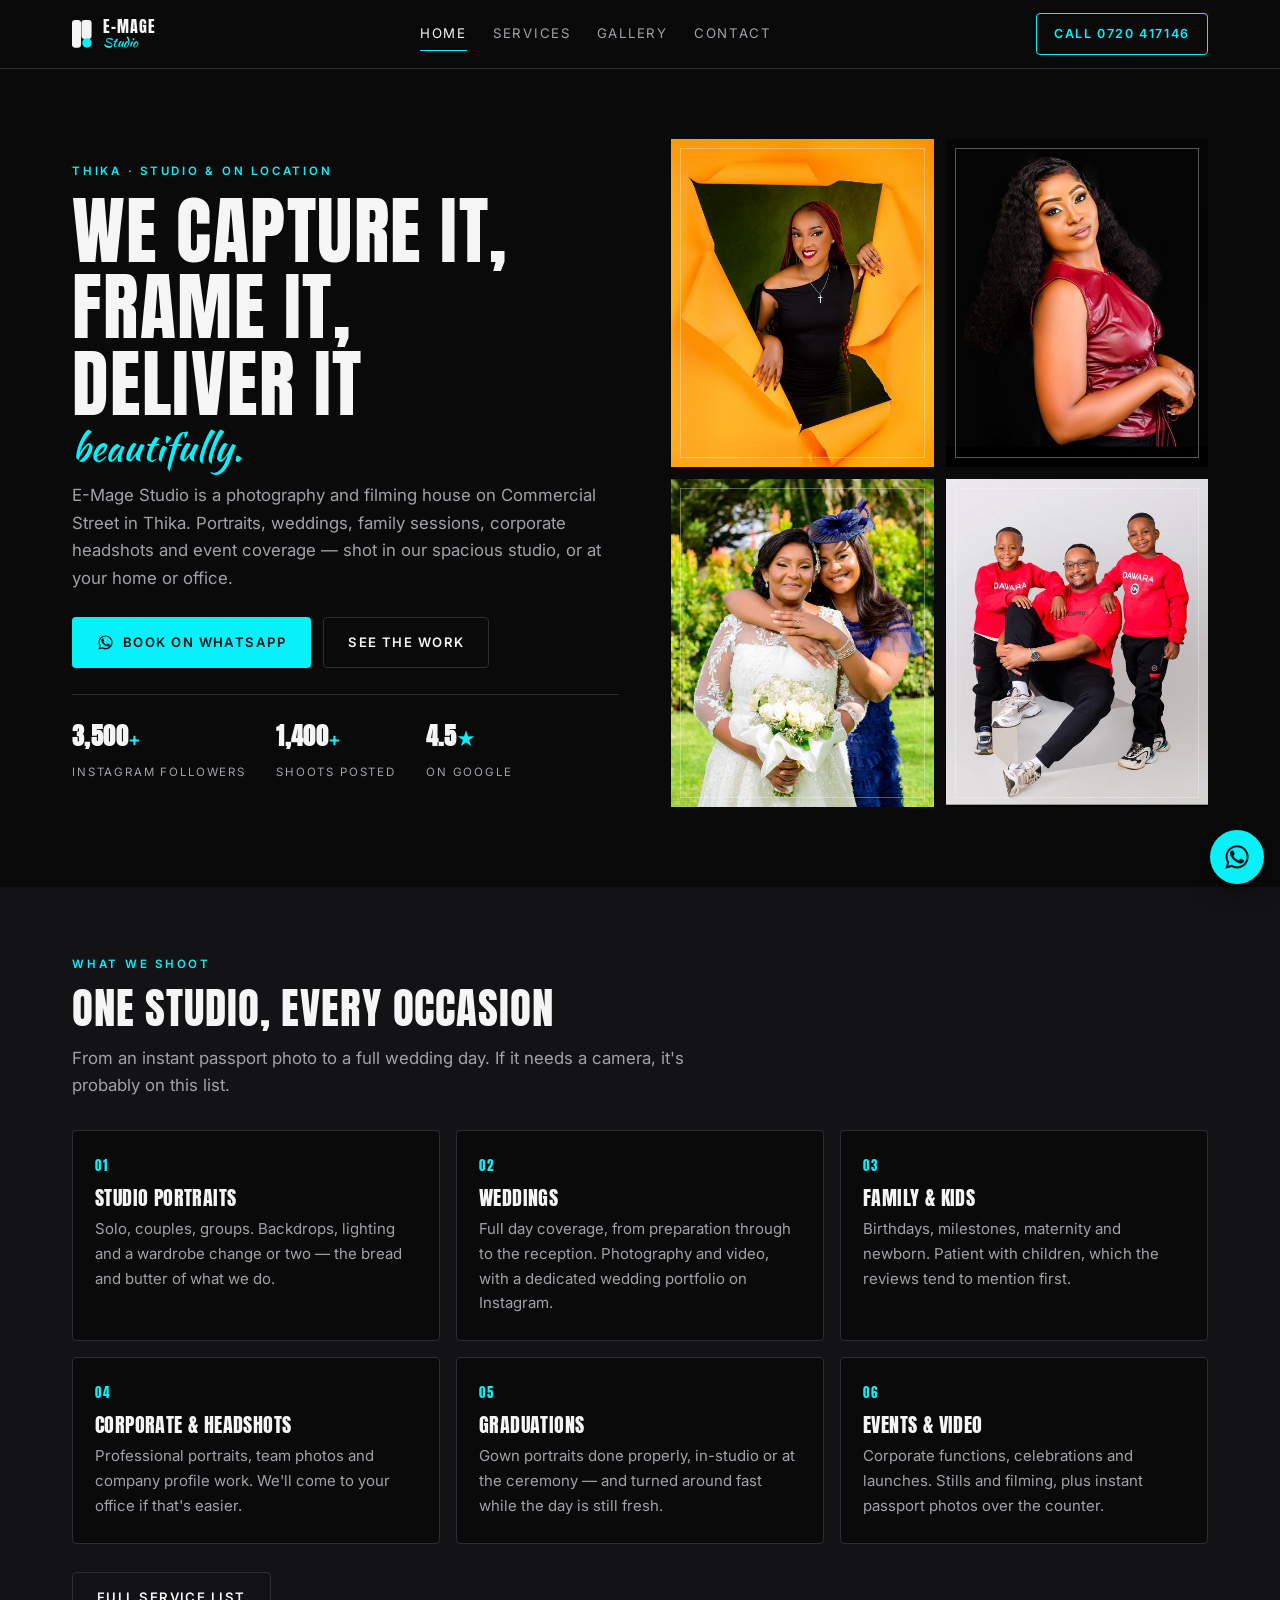
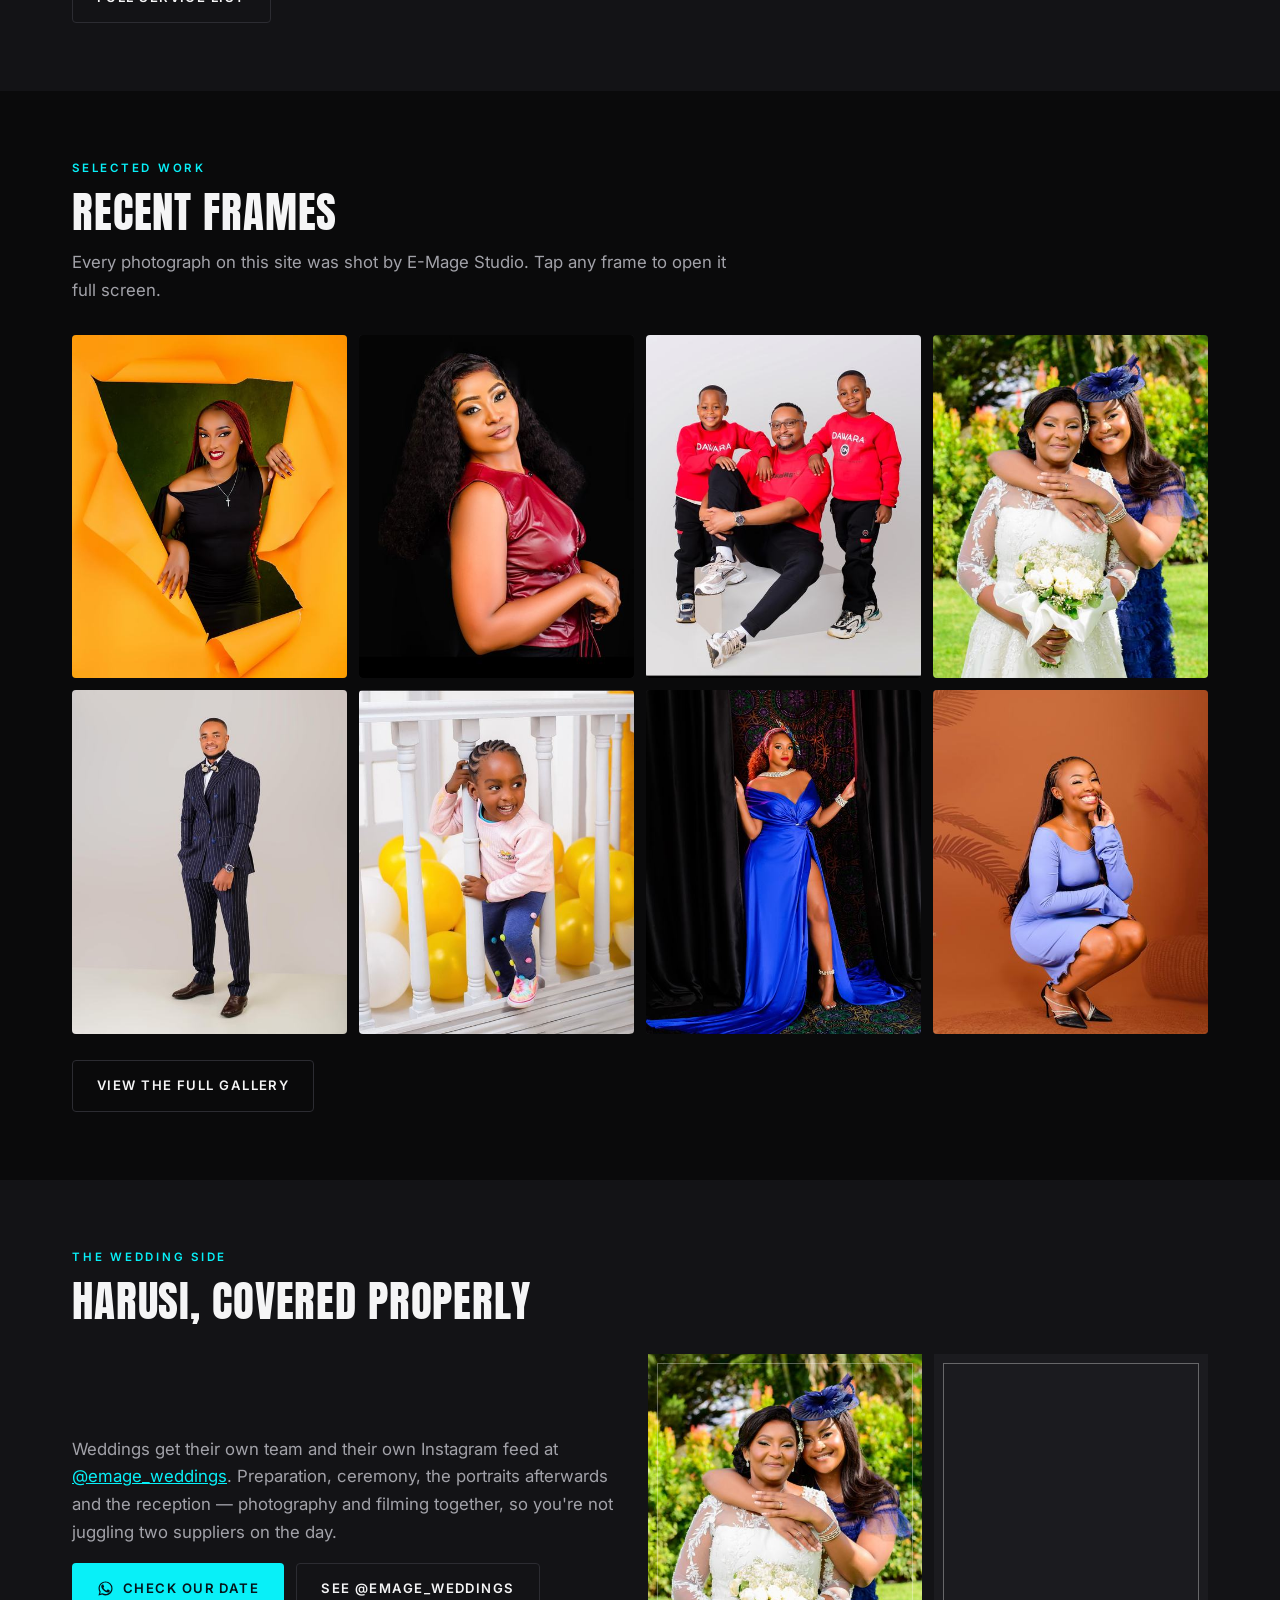
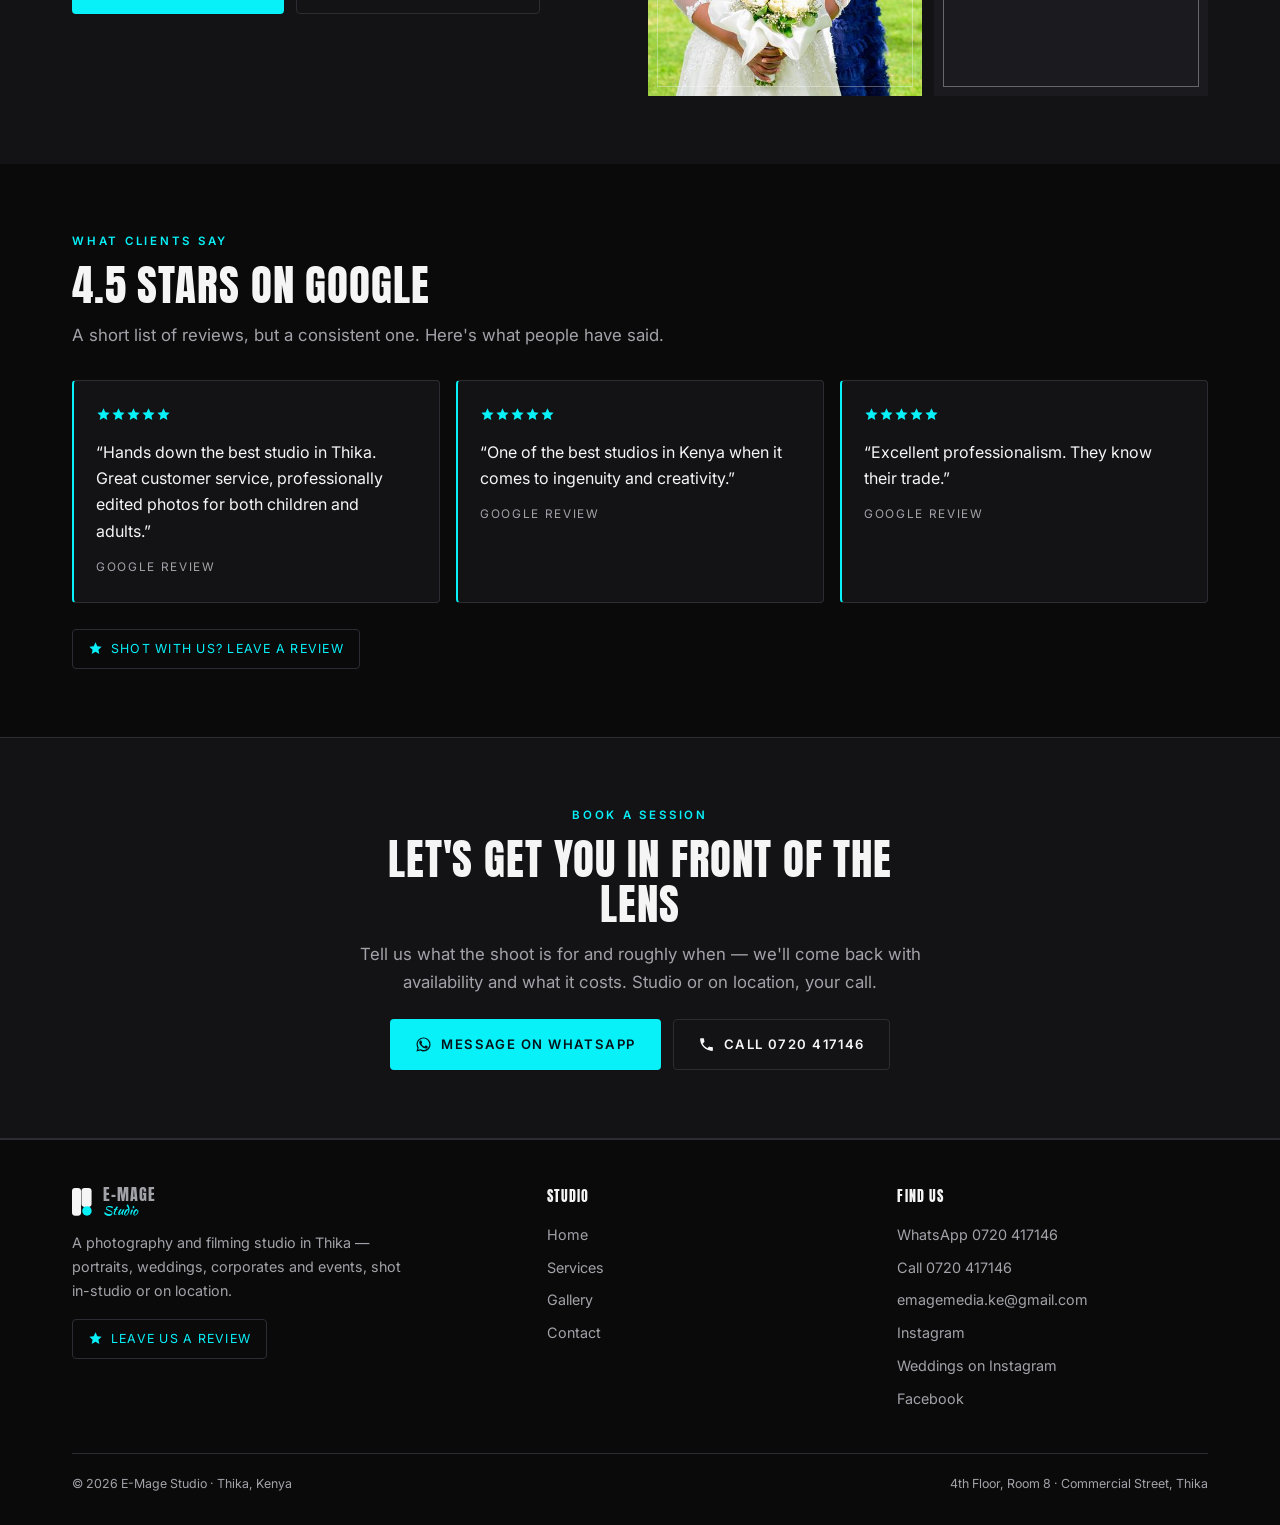
==== index.html @ 6526d170 "Initial commit: E-Mage Studio static site Co-Authored-By: Claude Sonnet 5 <noreply@anthropic.com>" ====
<!DOCTYPE html>
<html lang="en">
<head>
<meta charset="utf-8">
<meta name="viewport" content="width=device-width, initial-scale=1">
<title>E-Mage Studio | Photography &amp; Filming in Thika</title>
<meta name="description" content="Portrait, wedding, family, corporate and event photography in Thika. Studio on Commercial Street plus home and office calls. Book on WhatsApp.">
<link rel="canonical" href="https://REPLACE-WITH-LIVE-URL/index.html">
<meta property="og:type" content="website">
<meta property="og:site_name" content="E-Mage Studio">
<meta property="og:title" content="E-Mage Studio | Photography &amp; Filming in Thika">
<meta property="og:description" content="Portrait, wedding, family, corporate and event photography in Thika. Studio on Commercial Street plus home and office calls. Book on WhatsApp.">
<meta property="og:image" content="https://REPLACE-WITH-LIVE-URL/og-image.jpg">
<meta property="og:url" content="https://REPLACE-WITH-LIVE-URL/index.html">
<meta name="twitter:card" content="summary_large_image">
<meta name="twitter:title" content="E-Mage Studio | Photography &amp; Filming in Thika">
<meta name="twitter:description" content="Portrait, wedding, family, corporate and event photography in Thika. Studio on Commercial Street plus home and office calls. Book on WhatsApp.">
<meta name="twitter:image" content="https://REPLACE-WITH-LIVE-URL/og-image.jpg">
<meta name="theme-color" content="#0A0A0B">
<link rel="icon" href="favicon.svg" type="image/svg+xml">
<link rel="apple-touch-icon" href="apple-touch-icon.png">
<link rel="preload" href="fonts/inter-400.woff2" as="font" type="font/woff2" crossorigin>
<link rel="preload" href="fonts/anton.woff2" as="font" type="font/woff2" crossorigin>
<link rel="stylesheet" href="styles.css">
</head>
<body>

<header class="site-header">
  <div class="wrap hdr">
    <a class="brand" href="index.html" aria-label="E-Mage Studio home">
      <svg viewBox="0 0 95 132" xmlns="http://www.w3.org/2000/svg" aria-hidden="true"><rect x="0" y="0" width="43" height="132" rx="15" fill="#F5F5F6"/><rect x="45" y="0" width="48" height="90" rx="15" fill="#F5F5F6"/><circle cx="71" cy="109" r="22.5" fill="#08F0F8"/></svg>
      <span class="brand-text"><span class="b1">E-MAGE</span><span class="b2">Studio</span></span>
    </a>
    <nav class="nav-desktop" aria-label="Main"><a href="index.html" aria-current="page">Home</a><a href="services.html">Services</a><a href="gallery.html">Gallery</a><a href="contact.html">Contact</a></nav>
    <a class="hdr-cta" href="tel:+254720417146">Call 0720 417146</a>
    <button class="burger" aria-label="Menu" aria-expanded="false" aria-controls="mnav"><span></span></button>
  </div>
</header>
<nav class="nav-mobile" id="mnav" aria-label="Mobile">
  <a href="index.html" aria-current="page">Home</a><a href="services.html">Services</a><a href="gallery.html">Gallery</a><a href="contact.html">Contact</a>
  <div class="m-actions">
    <a class="btn btn-primary" href="https://wa.me/254720417146?text=Hi%20E-Mage%20Studio%2C%20I%20saw%20your%20website%20and%20I%27d%20like%20to%20book%20a%20session." target="_blank" rel="noopener"><svg viewBox="0 0 24 24" fill="currentColor" aria-hidden="true"><path d="M17.47 14.38c-.3-.15-1.76-.87-2.03-.97-.27-.1-.47-.15-.67.15-.2.3-.77.97-.94 1.17-.17.2-.35.22-.65.07-.3-.15-1.26-.46-2.4-1.48-.89-.79-1.49-1.77-1.66-2.07-.17-.3-.02-.46.13-.61.14-.14.3-.35.45-.53.15-.18.2-.3.3-.5.1-.2.05-.38-.02-.53-.08-.15-.67-1.61-.92-2.21-.24-.58-.49-.5-.67-.51h-.57c-.2 0-.52.07-.79.38-.27.3-1.04 1.02-1.04 2.48s1.06 2.88 1.21 3.08c.15.2 2.1 3.2 5.08 4.49.71.3 1.26.49 1.69.63.71.22 1.36.19 1.87.12.57-.09 1.76-.72 2.01-1.41.25-.7.25-1.29.17-1.42-.07-.13-.27-.2-.57-.35z"/><path d="M12.04 2C6.6 2 2.18 6.42 2.18 11.86c0 1.74.46 3.44 1.32 4.94L2 22l5.36-1.4a9.8 9.8 0 0 0 4.68 1.19h.01c5.43 0 9.85-4.42 9.85-9.86A9.79 9.79 0 0 0 12.04 2zm0 17.94h-.01a8.2 8.2 0 0 1-4.17-1.14l-.3-.18-3.1.81.83-3.02-.2-.31a8.13 8.13 0 0 1-1.25-4.34c0-4.52 3.68-8.2 8.2-8.2 2.19 0 4.25.86 5.8 2.41a8.14 8.14 0 0 1 2.4 5.8c0 4.52-3.68 8.17-8.2 8.17z"/></svg> WhatsApp</a>
    <a class="btn btn-ghost" href="tel:+254720417146"><svg viewBox="0 0 24 24" fill="currentColor" aria-hidden="true"><path d="M6.6 10.8a15.1 15.1 0 0 0 6.6 6.6l2.2-2.2c.3-.3.7-.4 1-.2 1.1.4 2.3.6 3.6.6.6 0 1 .4 1 1V20c0 .6-.4 1-1 1C10.6 21 3 13.4 3 4c0-.6.4-1 1-1h3.5c.6 0 1 .4 1 1 0 1.2.2 2.4.6 3.6.1.3 0 .7-.2 1l-2.3 2.2z"/></svg> Call</a>
  </div>
</nav>

<main>

<section class="hero">
  <div class="wrap hero-grid">
    <div class="reveal">
      <p class="eyebrow">Thika &middot; Studio &amp; on location</p>
      <h1>We capture it,<br>frame it,<br>deliver it<span class="script">beautifully.</span></h1>
      <p class="lede">
        E-Mage Studio is a photography and filming house on Commercial Street in Thika.
        Portraits, weddings, family sessions, corporate headshots and event coverage &mdash;
        shot in our spacious studio, or at your home or office.
      </p>
      <div class="btn-row" style="margin-top:24px">
        <a class="btn btn-primary" href="https://wa.me/254720417146?text=Hi%20E-Mage%20Studio%2C%20I%20saw%20your%20website%20and%20I%27d%20like%20to%20book%20a%20session." target="_blank" rel="noopener"><svg viewBox="0 0 24 24" fill="currentColor" aria-hidden="true"><path d="M17.47 14.38c-.3-.15-1.76-.87-2.03-.97-.27-.1-.47-.15-.67.15-.2.3-.77.97-.94 1.17-.17.2-.35.22-.65.07-.3-.15-1.26-.46-2.4-1.48-.89-.79-1.49-1.77-1.66-2.07-.17-.3-.02-.46.13-.61.14-.14.3-.35.45-.53.15-.18.2-.3.3-.5.1-.2.05-.38-.02-.53-.08-.15-.67-1.61-.92-2.21-.24-.58-.49-.5-.67-.51h-.57c-.2 0-.52.07-.79.38-.27.3-1.04 1.02-1.04 2.48s1.06 2.88 1.21 3.08c.15.2 2.1 3.2 5.08 4.49.71.3 1.26.49 1.69.63.71.22 1.36.19 1.87.12.57-.09 1.76-.72 2.01-1.41.25-.7.25-1.29.17-1.42-.07-.13-.27-.2-.57-.35z"/><path d="M12.04 2C6.6 2 2.18 6.42 2.18 11.86c0 1.74.46 3.44 1.32 4.94L2 22l5.36-1.4a9.8 9.8 0 0 0 4.68 1.19h.01c5.43 0 9.85-4.42 9.85-9.86A9.79 9.79 0 0 0 12.04 2zm0 17.94h-.01a8.2 8.2 0 0 1-4.17-1.14l-.3-.18-3.1.81.83-3.02-.2-.31a8.13 8.13 0 0 1-1.25-4.34c0-4.52 3.68-8.2 8.2-8.2 2.19 0 4.25.86 5.8 2.41a8.14 8.14 0 0 1 2.4 5.8c0 4.52-3.68 8.17-8.2 8.17z"/></svg> Book on WhatsApp</a>
        <a class="btn btn-ghost" href="gallery.html">See the work</a>
      </div>
      <div class="stat-strip">
        <div class="stat"><b>3,500<span class="star">+</span></b><span>Instagram followers</span></div>
        <div class="stat"><b>1,400<span class="star">+</span></b><span>Shoots posted</span></div>
        <div class="stat"><b>4.5<span class="star">&#9733;</span></b><span>On Google</span></div>
      </div>
    </div>
    <div class="hero-photos reveal">
      <span class="framed"><span class="ratio r-45 "><img src="images/thumb/p27.jpg" decoding="async" alt="Creative concept shoot by E-Mage Studio, Thika"></span></span>
      <span class="framed"><span class="ratio r-45 "><img src="images/thumb/p24.jpg" decoding="async" alt="Beauty portrait by E-Mage Studio, Thika"></span></span>
      <span class="framed"><span class="ratio r-45 "><img src="images/thumb/p08.jpg" decoding="async" alt="Bridal portrait by E-Mage Studio, Thika"></span></span>
      <span class="framed"><span class="ratio r-45 "><img src="images/thumb/p23.jpg" decoding="async" alt="Family portrait by E-Mage Studio, Thika"></span></span>
    </div>
  </div>
</section>

<section class="alt">
  <div class="wrap">
    <div class="sec-head reveal">
      <p class="eyebrow">What we shoot</p>
      <h2>One studio, every occasion</h2>
      <p class="lede">From an instant passport photo to a full wedding day. If it needs a camera, it's probably on this list.</p>
    </div>
    <div class="grid g3">
      <div class="card reveal"><span class="num">01</span><h3>Studio portraits</h3>
        <p>Solo, couples, groups. Backdrops, lighting and a wardrobe change or two &mdash; the bread and butter of what we do.</p></div>
      <div class="card reveal"><span class="num">02</span><h3>Weddings</h3>
        <p>Full day coverage, from preparation through to the reception. Photography and video, with a dedicated wedding portfolio on Instagram.</p></div>
      <div class="card reveal"><span class="num">03</span><h3>Family &amp; kids</h3>
        <p>Birthdays, milestones, maternity and newborn. Patient with children, which the reviews tend to mention first.</p></div>
      <div class="card reveal"><span class="num">04</span><h3>Corporate &amp; headshots</h3>
        <p>Professional portraits, team photos and company profile work. We'll come to your office if that's easier.</p></div>
      <div class="card reveal"><span class="num">05</span><h3>Graduations</h3>
        <p>Gown portraits done properly, in-studio or at the ceremony &mdash; and turned around fast while the day is still fresh.</p></div>
      <div class="card reveal"><span class="num">06</span><h3>Events &amp; video</h3>
        <p>Corporate functions, celebrations and launches. Stills and filming, plus instant passport photos over the counter.</p></div>
    </div>
    <div class="btn-row reveal" style="margin-top:28px">
      <a class="btn btn-ghost" href="services.html">Full service list</a>
    </div>
  </div>
</section>

<section>
  <div class="wrap">
    <div class="sec-head reveal">
      <p class="eyebrow">Selected work</p>
      <h2>Recent frames</h2>
      <p class="lede">Every photograph on this site was shot by E-Mage Studio. Tap any frame to open it full screen.</p>
    </div>
    <div class="tiles reveal"><button class="tile " data-cat="portrait" data-full="images/full/p27.jpg" data-cap="Creative concept shoot" aria-label="View: Creative concept shoot"><span class="ratio r-45"><img src="images/thumb/p27.jpg" loading="lazy" decoding="async" alt="Creative concept shoot by E-Mage Studio, Thika"></span><span class="cap">Creative concept shoot</span></button><button class="tile " data-cat="portrait" data-full="images/full/p24.jpg" data-cap="Beauty portrait" aria-label="View: Beauty portrait"><span class="ratio r-45"><img src="images/thumb/p24.jpg" loading="lazy" decoding="async" alt="Beauty portrait by E-Mage Studio, Thika"></span><span class="cap">Beauty portrait</span></button><button class="tile " data-cat="family" data-full="images/full/p23.jpg" data-cap="Family portrait" aria-label="View: Family portrait"><span class="ratio r-45"><img src="images/thumb/p23.jpg" loading="lazy" decoding="async" alt="Family portrait by E-Mage Studio, Thika"></span><span class="cap">Family portrait</span></button><button class="tile " data-cat="weddings" data-full="images/full/p08.jpg" data-cap="Bridal portrait" aria-label="View: Bridal portrait"><span class="ratio r-45"><img src="images/thumb/p08.jpg" loading="lazy" decoding="async" alt="Bridal portrait by E-Mage Studio, Thika"></span><span class="cap">Bridal portrait</span></button><button class="tile " data-cat="corporate" data-full="images/full/p16.jpg" data-cap="Full-length suit portrait" aria-label="View: Full-length suit portrait"><span class="ratio r-45"><img src="images/thumb/p16.jpg" loading="lazy" decoding="async" alt="Full-length suit portrait by E-Mage Studio, Thika"></span><span class="cap">Full-length suit portrait</span></button><button class="tile " data-cat="family" data-full="images/full/p29.jpg" data-cap="Kids session" aria-label="View: Kids session"><span class="ratio r-45"><img src="images/thumb/p29.jpg" loading="lazy" decoding="async" alt="Kids session by E-Mage Studio, Thika"></span><span class="cap">Kids session</span></button><button class="tile " data-cat="portrait" data-full="images/full/p31.jpg" data-cap="Gown portrait" aria-label="View: Gown portrait"><span class="ratio r-45"><img src="images/thumb/p31.jpg" loading="lazy" decoding="async" alt="Gown portrait by E-Mage Studio, Thika"></span><span class="cap">Gown portrait</span></button><button class="tile " data-cat="portrait" data-full="images/full/p21.jpg" data-cap="Studio portrait" aria-label="View: Studio portrait"><span class="ratio r-45"><img src="images/thumb/p21.jpg" loading="lazy" decoding="async" alt="Studio portrait by E-Mage Studio, Thika"></span><span class="cap">Studio portrait</span></button></div>
    <div class="btn-row reveal" style="margin-top:26px">
      <a class="btn btn-ghost" href="gallery.html">View the full gallery</a>
    </div>
  </div>
</section>

<section class="alt">
  <div class="wrap">
    <div class="sec-head reveal">
      <p class="eyebrow">The wedding side</p>
      <h2>Harusi, covered properly</h2>
    </div>
    <div class="grid g2" style="align-items:center">
      <div class="reveal">
        <p class="lede">
          Weddings get their own team and their own Instagram feed at
          <a href="https://www.instagram.com/emage_weddings/" target="_blank" rel="noopener" style="color:var(--cyan)">@emage_weddings</a>.
          Preparation, ceremony, the portraits afterwards and the reception &mdash;
          photography and filming together, so you're not juggling two suppliers on the day.
        </p>
        <div class="btn-row">
          <a class="btn btn-primary" href="https://wa.me/254720417146?text=Hi%20E-Mage%20Studio%2C%20I%20saw%20your%20website%20and%20I%27d%20like%20to%20book%20a%20session." target="_blank" rel="noopener"><svg viewBox="0 0 24 24" fill="currentColor" aria-hidden="true"><path d="M17.47 14.38c-.3-.15-1.76-.87-2.03-.97-.27-.1-.47-.15-.67.15-.2.3-.77.97-.94 1.17-.17.2-.35.22-.65.07-.3-.15-1.26-.46-2.4-1.48-.89-.79-1.49-1.77-1.66-2.07-.17-.3-.02-.46.13-.61.14-.14.3-.35.45-.53.15-.18.2-.3.3-.5.1-.2.05-.38-.02-.53-.08-.15-.67-1.61-.92-2.21-.24-.58-.49-.5-.67-.51h-.57c-.2 0-.52.07-.79.38-.27.3-1.04 1.02-1.04 2.48s1.06 2.88 1.21 3.08c.15.2 2.1 3.2 5.08 4.49.71.3 1.26.49 1.69.63.71.22 1.36.19 1.87.12.57-.09 1.76-.72 2.01-1.41.25-.7.25-1.29.17-1.42-.07-.13-.27-.2-.57-.35z"/><path d="M12.04 2C6.6 2 2.18 6.42 2.18 11.86c0 1.74.46 3.44 1.32 4.94L2 22l5.36-1.4a9.8 9.8 0 0 0 4.68 1.19h.01c5.43 0 9.85-4.42 9.85-9.86A9.79 9.79 0 0 0 12.04 2zm0 17.94h-.01a8.2 8.2 0 0 1-4.17-1.14l-.3-.18-3.1.81.83-3.02-.2-.31a8.13 8.13 0 0 1-1.25-4.34c0-4.52 3.68-8.2 8.2-8.2 2.19 0 4.25.86 5.8 2.41a8.14 8.14 0 0 1 2.4 5.8c0 4.52-3.68 8.17-8.2 8.17z"/></svg> Check our date</a>
          <a class="btn btn-ghost" href="https://www.instagram.com/emage_weddings/" target="_blank" rel="noopener">See @emage_weddings</a>
        </div>
      </div>
      <div class="grid g2 reveal" style="gap:12px">
        <span class="framed"><span class="ratio r-45 "><img src="images/thumb/p08.jpg" decoding="async" alt="Bridal portrait by E-Mage Studio, Thika"></span></span>
        <span class="framed"><span class="ratio r-45 "><img src="images/thumb/p28.jpg" decoding="async" alt="Couple shoot by E-Mage Studio, Thika"></span></span>
      </div>
    </div>
  </div>
</section>

<section>
  <div class="wrap">
    <div class="sec-head reveal">
      <p class="eyebrow">What clients say</p>
      <h2>4.5 stars on Google</h2>
      <p class="lede">A short list of reviews, but a consistent one. Here's what people have said.</p>
    </div>
    <div class="grid g3"><div class="quote reveal"><div class="stars"><svg viewBox="0 0 24 24" fill="currentColor" aria-hidden="true" style="width:15px;height:15px"><path d="M12 2l2.9 6.3 6.9.8-5.1 4.7 1.4 6.8L12 17.3 5.9 20.6l1.4-6.8L2.2 9.1l6.9-.8z"/></svg><svg viewBox="0 0 24 24" fill="currentColor" aria-hidden="true" style="width:15px;height:15px"><path d="M12 2l2.9 6.3 6.9.8-5.1 4.7 1.4 6.8L12 17.3 5.9 20.6l1.4-6.8L2.2 9.1l6.9-.8z"/></svg><svg viewBox="0 0 24 24" fill="currentColor" aria-hidden="true" style="width:15px;height:15px"><path d="M12 2l2.9 6.3 6.9.8-5.1 4.7 1.4 6.8L12 17.3 5.9 20.6l1.4-6.8L2.2 9.1l6.9-.8z"/></svg><svg viewBox="0 0 24 24" fill="currentColor" aria-hidden="true" style="width:15px;height:15px"><path d="M12 2l2.9 6.3 6.9.8-5.1 4.7 1.4 6.8L12 17.3 5.9 20.6l1.4-6.8L2.2 9.1l6.9-.8z"/></svg><svg viewBox="0 0 24 24" fill="currentColor" aria-hidden="true" style="width:15px;height:15px"><path d="M12 2l2.9 6.3 6.9.8-5.1 4.7 1.4 6.8L12 17.3 5.9 20.6l1.4-6.8L2.2 9.1l6.9-.8z"/></svg></div><p>&ldquo;Hands down the best studio in Thika. Great customer service, professionally edited photos for both children and adults.&rdquo;</p><p class="who">Google review</p></div><div class="quote reveal"><div class="stars"><svg viewBox="0 0 24 24" fill="currentColor" aria-hidden="true" style="width:15px;height:15px"><path d="M12 2l2.9 6.3 6.9.8-5.1 4.7 1.4 6.8L12 17.3 5.9 20.6l1.4-6.8L2.2 9.1l6.9-.8z"/></svg><svg viewBox="0 0 24 24" fill="currentColor" aria-hidden="true" style="width:15px;height:15px"><path d="M12 2l2.9 6.3 6.9.8-5.1 4.7 1.4 6.8L12 17.3 5.9 20.6l1.4-6.8L2.2 9.1l6.9-.8z"/></svg><svg viewBox="0 0 24 24" fill="currentColor" aria-hidden="true" style="width:15px;height:15px"><path d="M12 2l2.9 6.3 6.9.8-5.1 4.7 1.4 6.8L12 17.3 5.9 20.6l1.4-6.8L2.2 9.1l6.9-.8z"/></svg><svg viewBox="0 0 24 24" fill="currentColor" aria-hidden="true" style="width:15px;height:15px"><path d="M12 2l2.9 6.3 6.9.8-5.1 4.7 1.4 6.8L12 17.3 5.9 20.6l1.4-6.8L2.2 9.1l6.9-.8z"/></svg><svg viewBox="0 0 24 24" fill="currentColor" aria-hidden="true" style="width:15px;height:15px"><path d="M12 2l2.9 6.3 6.9.8-5.1 4.7 1.4 6.8L12 17.3 5.9 20.6l1.4-6.8L2.2 9.1l6.9-.8z"/></svg></div><p>&ldquo;One of the best studios in Kenya when it comes to ingenuity and creativity.&rdquo;</p><p class="who">Google review</p></div><div class="quote reveal"><div class="stars"><svg viewBox="0 0 24 24" fill="currentColor" aria-hidden="true" style="width:15px;height:15px"><path d="M12 2l2.9 6.3 6.9.8-5.1 4.7 1.4 6.8L12 17.3 5.9 20.6l1.4-6.8L2.2 9.1l6.9-.8z"/></svg><svg viewBox="0 0 24 24" fill="currentColor" aria-hidden="true" style="width:15px;height:15px"><path d="M12 2l2.9 6.3 6.9.8-5.1 4.7 1.4 6.8L12 17.3 5.9 20.6l1.4-6.8L2.2 9.1l6.9-.8z"/></svg><svg viewBox="0 0 24 24" fill="currentColor" aria-hidden="true" style="width:15px;height:15px"><path d="M12 2l2.9 6.3 6.9.8-5.1 4.7 1.4 6.8L12 17.3 5.9 20.6l1.4-6.8L2.2 9.1l6.9-.8z"/></svg><svg viewBox="0 0 24 24" fill="currentColor" aria-hidden="true" style="width:15px;height:15px"><path d="M12 2l2.9 6.3 6.9.8-5.1 4.7 1.4 6.8L12 17.3 5.9 20.6l1.4-6.8L2.2 9.1l6.9-.8z"/></svg><svg viewBox="0 0 24 24" fill="currentColor" aria-hidden="true" style="width:15px;height:15px"><path d="M12 2l2.9 6.3 6.9.8-5.1 4.7 1.4 6.8L12 17.3 5.9 20.6l1.4-6.8L2.2 9.1l6.9-.8z"/></svg></div><p>&ldquo;Excellent professionalism. They know their trade.&rdquo;</p><p class="who">Google review</p></div></div>
    <div class="btn-row reveal" style="margin-top:26px">
      <a class="review-link" href="https://search.google.com/local/writereview?placeid=ChIJx3PICbxPLxgR9AFClpNpghA" target="_blank" rel="noopener"><svg viewBox="0 0 24 24" fill="currentColor" aria-hidden="true" style="width:15px;height:15px"><path d="M12 2l2.9 6.3 6.9.8-5.1 4.7 1.4 6.8L12 17.3 5.9 20.6l1.4-6.8L2.2 9.1l6.9-.8z"/></svg> Shot with us? Leave a review</a>
    </div>
  </div>
</section>


<section class="cta-band">
  <div class="wrap inner reveal">
    <p class="eyebrow">Book a session</p>
    <h2>Let's get you in front of the lens</h2>
    <p class="lede" style="margin:0 auto 22px">
      Tell us what the shoot is for and roughly when &mdash; we'll come back with
      availability and what it costs. Studio or on location, your call.
    </p>
    <div class="btn-row">
      <a class="btn btn-primary" href="https://wa.me/254720417146?text=Hi%20E-Mage%20Studio%2C%20I%20saw%20your%20website%20and%20I%27d%20like%20to%20book%20a%20session." target="_blank" rel="noopener"><svg viewBox="0 0 24 24" fill="currentColor" aria-hidden="true"><path d="M17.47 14.38c-.3-.15-1.76-.87-2.03-.97-.27-.1-.47-.15-.67.15-.2.3-.77.97-.94 1.17-.17.2-.35.22-.65.07-.3-.15-1.26-.46-2.4-1.48-.89-.79-1.49-1.77-1.66-2.07-.17-.3-.02-.46.13-.61.14-.14.3-.35.45-.53.15-.18.2-.3.3-.5.1-.2.05-.38-.02-.53-.08-.15-.67-1.61-.92-2.21-.24-.58-.49-.5-.67-.51h-.57c-.2 0-.52.07-.79.38-.27.3-1.04 1.02-1.04 2.48s1.06 2.88 1.21 3.08c.15.2 2.1 3.2 5.08 4.49.71.3 1.26.49 1.69.63.71.22 1.36.19 1.87.12.57-.09 1.76-.72 2.01-1.41.25-.7.25-1.29.17-1.42-.07-.13-.27-.2-.57-.35z"/><path d="M12.04 2C6.6 2 2.18 6.42 2.18 11.86c0 1.74.46 3.44 1.32 4.94L2 22l5.36-1.4a9.8 9.8 0 0 0 4.68 1.19h.01c5.43 0 9.85-4.42 9.85-9.86A9.79 9.79 0 0 0 12.04 2zm0 17.94h-.01a8.2 8.2 0 0 1-4.17-1.14l-.3-.18-3.1.81.83-3.02-.2-.31a8.13 8.13 0 0 1-1.25-4.34c0-4.52 3.68-8.2 8.2-8.2 2.19 0 4.25.86 5.8 2.41a8.14 8.14 0 0 1 2.4 5.8c0 4.52-3.68 8.17-8.2 8.17z"/></svg> Message on WhatsApp</a>
      <a class="btn btn-ghost" href="tel:+254720417146"><svg viewBox="0 0 24 24" fill="currentColor" aria-hidden="true"><path d="M6.6 10.8a15.1 15.1 0 0 0 6.6 6.6l2.2-2.2c.3-.3.7-.4 1-.2 1.1.4 2.3.6 3.6.6.6 0 1 .4 1 1V20c0 .6-.4 1-1 1C10.6 21 3 13.4 3 4c0-.6.4-1 1-1h3.5c.6 0 1 .4 1 1 0 1.2.2 2.4.6 3.6.1.3 0 .7-.2 1l-2.3 2.2z"/></svg> Call 0720 417146</a>
    </div>
  </div>
</section>

</main>

<div class="lb" role="dialog" aria-modal="true" aria-label="Photo viewer">
  <button class="lb-btn lb-close" aria-label="Close">&times;</button>
  <button class="lb-btn lb-prev" aria-label="Previous">&#8249;</button>
  <img alt="" src="[data-uri]">
  <button class="lb-btn lb-next" aria-label="Next">&#8250;</button>
  <div class="lb-cap"></div>
</div>


<footer class="site-footer">
  <div class="wrap">
    <div class="foot-grid">
      <div>
        <a class="brand" href="index.html" style="margin-bottom:14px">
          <svg viewBox="0 0 95 132" xmlns="http://www.w3.org/2000/svg" aria-hidden="true"><rect x="0" y="0" width="43" height="132" rx="15" fill="#F5F5F6"/><rect x="45" y="0" width="48" height="90" rx="15" fill="#F5F5F6"/><circle cx="71" cy="109" r="22.5" fill="#08F0F8"/></svg>
          <span class="brand-text"><span class="b1">E-MAGE</span><span class="b2">Studio</span></span>
        </a>
        <p style="color:var(--muted);max-width:38ch;font-size:.9rem">
          A photography and filming studio in Thika &mdash; portraits, weddings,
          corporates and events, shot in-studio or on location.
        </p>
        <a class="review-link" href="https://search.google.com/local/writereview?placeid=ChIJx3PICbxPLxgR9AFClpNpghA" target="_blank" rel="noopener"><svg viewBox="0 0 24 24" fill="currentColor" aria-hidden="true" style="width:15px;height:15px"><path d="M12 2l2.9 6.3 6.9.8-5.1 4.7 1.4 6.8L12 17.3 5.9 20.6l1.4-6.8L2.2 9.1l6.9-.8z"/></svg> Leave us a review</a>
      </div>
      <div>
        <h4>Studio</h4>
        <ul>
          <li><a href="index.html">Home</a></li>
          <li><a href="services.html">Services</a></li>
          <li><a href="gallery.html">Gallery</a></li>
          <li><a href="contact.html">Contact</a></li>
        </ul>
      </div>
      <div>
        <h4>Find us</h4>
        <ul>
          <li><a href="https://wa.me/254720417146?text=Hi%20E-Mage%20Studio%2C%20I%20saw%20your%20website%20and%20I%27d%20like%20to%20book%20a%20session." target="_blank" rel="noopener">WhatsApp 0720 417146</a></li>
          <li><a href="tel:+254720417146">Call 0720 417146</a></li>
          <li><a href="mailto:emagemedia.ke@gmail.com">emagemedia.ke@gmail.com</a></li>
          <li><a href="https://www.instagram.com/emage_studio.ke/" target="_blank" rel="noopener">Instagram</a></li>
          <li><a href="https://www.instagram.com/emage_weddings/" target="_blank" rel="noopener">Weddings on Instagram</a></li>
          <li><a href="https://www.facebook.com/emagestudio.ke/" target="_blank" rel="noopener">Facebook</a></li>
        </ul>
      </div>
    </div>
    <div class="foot-note">
      <span>&copy; 2026 E-Mage Studio &middot; Thika, Kenya</span>
      <span>4th Floor, Room 8 &middot; Commercial Street, Thika</span>
    </div>
  </div>
</footer>

<a class="wa-float" href="https://wa.me/254720417146?text=Hi%20E-Mage%20Studio%2C%20I%20saw%20your%20website%20and%20I%27d%20like%20to%20book%20a%20session." target="_blank" rel="noopener" aria-label="Chat with E-Mage Studio on WhatsApp"><svg viewBox="0 0 24 24" fill="currentColor" aria-hidden="true"><path d="M17.47 14.38c-.3-.15-1.76-.87-2.03-.97-.27-.1-.47-.15-.67.15-.2.3-.77.97-.94 1.17-.17.2-.35.22-.65.07-.3-.15-1.26-.46-2.4-1.48-.89-.79-1.49-1.77-1.66-2.07-.17-.3-.02-.46.13-.61.14-.14.3-.35.45-.53.15-.18.2-.3.3-.5.1-.2.05-.38-.02-.53-.08-.15-.67-1.61-.92-2.21-.24-.58-.49-.5-.67-.51h-.57c-.2 0-.52.07-.79.38-.27.3-1.04 1.02-1.04 2.48s1.06 2.88 1.21 3.08c.15.2 2.1 3.2 5.08 4.49.71.3 1.26.49 1.69.63.71.22 1.36.19 1.87.12.57-.09 1.76-.72 2.01-1.41.25-.7.25-1.29.17-1.42-.07-.13-.27-.2-.57-.35z"/><path d="M12.04 2C6.6 2 2.18 6.42 2.18 11.86c0 1.74.46 3.44 1.32 4.94L2 22l5.36-1.4a9.8 9.8 0 0 0 4.68 1.19h.01c5.43 0 9.85-4.42 9.85-9.86A9.79 9.79 0 0 0 12.04 2zm0 17.94h-.01a8.2 8.2 0 0 1-4.17-1.14l-.3-.18-3.1.81.83-3.02-.2-.31a8.13 8.13 0 0 1-1.25-4.34c0-4.52 3.68-8.2 8.2-8.2 2.19 0 4.25.86 5.8 2.41a8.14 8.14 0 0 1 2.4 5.8c0 4.52-3.68 8.17-8.2 8.17z"/></svg></a>

<script src="app.js"></script>
</body>
</html>
---- styles.css ----
@font-face{font-family:'Anton';src:url('fonts/anton.woff2') format('woff2');font-weight:400;font-style:normal;font-display:swap}
@font-face{font-family:'Kaushan Script';src:url('fonts/kaushan.woff2') format('woff2');font-weight:400;font-style:normal;font-display:swap}
@font-face{font-family:'Inter';src:url('fonts/inter-400.woff2') format('woff2');font-weight:400;font-style:normal;font-display:swap}
@font-face{font-family:'Inter';src:url('fonts/inter-600.woff2') format('woff2');font-weight:600;font-style:normal;font-display:swap}

/* ==========================================================================
   E-Mage Studio — shared styles
   Palette pulled straight out of their own logo file at pixel level:
   black #020202, white #F8F8F8, and that bright cyan dot #08F0F8.
   The thin rectangle around "E-MAGE Studio" in the logo is reused all over
   the site as a framing motif — their FB bio literally says they "capture,
   frame & deliver", so the frame does double duty.
   ========================================================================== */

:root {
  --ink:      #0A0A0B;
  --ink-2:    #131316;
  --ink-3:    #1B1B1F;
  --line:     #2C2C32;
  --paper:    #F5F5F6;
  --muted:    #A2A2A9;
  --cyan:     #08F0F8;
  --cyan-dim: #06C2C9;

  --wrap: 1180px;
  --pad: 22px;
  --radius: 4px;
}

* { box-sizing: border-box; }

html { scroll-behavior: smooth; }

body {
  margin: 0;
  /* clip, not hidden — hidden kills position:sticky in Chromium */
  overflow-x: clip;
  background: var(--ink);
  color: var(--paper);
  font-family: 'Inter', system-ui, -apple-system, 'Segoe UI', Roboto, sans-serif;
  font-size: 16.5px;
  line-height: 1.65;
  -webkit-font-smoothing: antialiased;
}

img { max-width: 100%; display: block; }

a { color: inherit; }

.wrap {
  width: 100%;
  max-width: var(--wrap);
  margin: 0 auto;
  padding: 0 var(--pad);
}

h1, h2, h3 {
  font-family: 'Anton', 'Arial Narrow', Impact, sans-serif;
  font-weight: 400;
  letter-spacing: 0.02em;
  text-transform: uppercase;
  line-height: 1.04;
  margin: 0 0 14px;
}

h1 { font-size: clamp(2.4rem, 8.5vw, 4.6rem); }
h2 { font-size: clamp(1.7rem, 5.2vw, 2.7rem); }
h3 { font-size: clamp(1.05rem, 3vw, 1.25rem); }

p { margin: 0 0 16px; }

.script {
  font-family: 'Kaushan Script', cursive;
  text-transform: none;
  letter-spacing: 0;
  color: var(--cyan);
}

.eyebrow {
  font-size: 0.72rem;
  letter-spacing: 0.24em;
  text-transform: uppercase;
  color: var(--cyan);
  font-weight: 600;
  margin: 0 0 12px;
}

.lede { color: var(--muted); font-size: 1.05rem; max-width: 62ch; }

section { padding: 68px 0; }
section.tight { padding: 46px 0; }
.alt { background: var(--ink-2); }

/* ---------- header ---------- */

.site-header {
  position: sticky;
  top: 0;
  z-index: 60;
  /* deliberately no backdrop-filter: it creates a containing block that
     collapses the fixed mobile nav panel in Chromium */
  background: rgba(10, 10, 11, 0.96);
  border-bottom: 1px solid var(--line);
  transition: transform .28s ease;
}
.site-header.hide { transform: translateY(-102%); }

.hdr {
  display: flex;
  align-items: center;
  justify-content: space-between;
  gap: 16px;
  height: 68px;
}

.brand { display: flex; align-items: center; gap: 11px; text-decoration: none; }
.brand svg { width: 20px; height: auto; flex: none; }
.brand-text { display: flex; flex-direction: column; line-height: 1; }
.brand-text .b1 {
  font-family: 'Anton', sans-serif;
  font-size: 1.02rem;
  letter-spacing: 0.06em;
}
.brand-text .b2 {
  font-family: 'Kaushan Script', cursive;
  font-size: 0.8rem;
  color: var(--cyan);
  margin-top: 2px;
}

.nav-desktop { display: none; align-items: center; gap: 26px; }
.nav-desktop a {
  text-decoration: none;
  font-size: 0.83rem;
  letter-spacing: 0.13em;
  text-transform: uppercase;
  color: var(--muted);
  padding: 6px 0;
  border-bottom: 1px solid transparent;
}
.nav-desktop a:hover { color: var(--paper); }
.nav-desktop a[aria-current="page"] { color: var(--paper); border-bottom-color: var(--cyan); }

.hdr-cta {
  display: none;
  text-decoration: none;
  font-size: 0.78rem;
  letter-spacing: 0.13em;
  text-transform: uppercase;
  font-weight: 600;
  padding: 10px 17px;
  border: 1px solid var(--cyan);
  color: var(--cyan);
  border-radius: var(--radius);
}
.hdr-cta:hover { background: var(--cyan); color: #05141A; }

.burger {
  width: 42px; height: 42px;
  background: none;
  border: 1px solid var(--line);
  border-radius: var(--radius);
  color: var(--paper);
  display: grid; place-items: center;
  cursor: pointer;
}
.burger span {
  display: block; width: 18px; height: 2px; background: currentColor;
  position: relative;
}
.burger span::before, .burger span::after {
  content: ''; position: absolute; left: 0; width: 18px; height: 2px; background: currentColor;
}
.burger span::before { top: -6px; }
.burger span::after { top: 6px; }

.nav-mobile {
  position: fixed;
  inset: 68px 0 auto 0;
  background: var(--ink);
  border-bottom: 1px solid var(--line);
  padding: 12px var(--pad) 26px;
  display: none;
  z-index: 59;
}
.nav-mobile.open { display: block; }
.nav-mobile a {
  display: block;
  text-decoration: none;
  padding: 14px 2px;
  border-bottom: 1px solid var(--line);
  font-family: 'Anton', sans-serif;
  font-size: 1.15rem;
  letter-spacing: 0.05em;
  text-transform: uppercase;
}
.nav-mobile a[aria-current="page"] { color: var(--cyan); }
.nav-mobile .m-actions { display: flex; gap: 10px; margin-top: 18px; }
.nav-mobile .m-actions .btn { flex: 1; text-align: center; }

@media (min-width: 900px) {
  .nav-desktop { display: flex; }
  .hdr-cta { display: inline-block; }
  .burger { display: none; }
}

/* ---------- buttons ---------- */

.btn {
  display: inline-flex;
  align-items: center;
  justify-content: center;
  gap: 9px;
  text-decoration: none;
  font-size: 0.82rem;
  font-weight: 600;
  letter-spacing: 0.11em;
  text-transform: uppercase;
  padding: 14px 24px;
  border-radius: var(--radius);
  border: 1px solid transparent;
  cursor: pointer;
  transition: background .18s, color .18s, border-color .18s;
}
.btn svg { width: 17px; height: 17px; flex: none; }
.btn-primary { background: var(--cyan); color: #05141A; }
.btn-primary:hover { background: #fff; }
.btn-ghost { border-color: var(--line); color: var(--paper); }
.btn-ghost:hover { border-color: var(--cyan); color: var(--cyan); }

.btn-row { display: flex; flex-wrap: wrap; gap: 12px; }

/* ---------- hero ---------- */

.hero { padding: 44px 0 60px; position: relative; }
.hero-grid { display: grid; gap: 30px; align-items: center; }

.hero h1 span.script { display: block; font-size: 0.52em; margin-top: 6px; }

.hero-photos { display: grid; grid-template-columns: minmax(0, 1fr) minmax(0, 1fr); gap: 12px; }
/* on mobile the work leads — a photographer's site shouldn't open on a wall of text */
@media (max-width: 899px) { .hero-photos { order: -1; margin-bottom: 4px; } }

.framed { display: block; position: relative; }
.framed::after {
  content: '';
  position: absolute;
  inset: 9px;
  border: 1px solid rgba(248, 248, 248, 0.34);
  pointer-events: none;
}

/* padding-top ratio wrapper: aspect-ratio on <img> loses to width/height
   attributes in Android WebView, this doesn't */
.ratio { display: block; position: relative; width: 100%; overflow: hidden; background: var(--ink-3); }
/* Both wrappers are <span>s so they can live inside a <button>. Without an explicit
   display:block the padding-top ratio trick silently collapses to zero height. */
.ratio > img {
  position: absolute; inset: 0;
  width: 100%; height: 100%;
  object-fit: cover;
}
.r-45 { padding-top: 125%; }
.r-11 { padding-top: 100%; }
.r-34 { padding-top: 133%; }

.stat-strip {
  display: flex; flex-wrap: wrap; gap: 10px 30px;
  margin-top: 26px; padding-top: 22px;
  border-top: 1px solid var(--line);
}
.stat b {
  font-family: 'Anton', sans-serif; font-size: 1.5rem;
  display: block; letter-spacing: 0.02em;
}
.stat span { font-size: 0.72rem; letter-spacing: 0.16em; text-transform: uppercase; color: var(--muted); }
.stat b .star { color: var(--cyan); font-family: 'Inter', sans-serif; font-weight: 600; font-size: .8em; }

@media (min-width: 900px) {
  .hero { padding: 70px 0 80px; }
  .hero-grid { grid-template-columns: minmax(0, 1.02fr) minmax(0, 1fr); gap: 52px; }
}

/* ---------- generic grids ---------- */

.grid { display: grid; gap: 16px; grid-template-columns: minmax(0, 1fr); }
@media (min-width: 620px) { .grid.g2, .grid.g3, .grid.g4 { grid-template-columns: repeat(2, minmax(0, 1fr)); } }
@media (min-width: 920px) {
  .grid.g3 { grid-template-columns: repeat(3, minmax(0, 1fr)); }
  .grid.g4 { grid-template-columns: repeat(4, minmax(0, 1fr)); }
}

.sec-head { margin-bottom: 30px; }
.sec-head .lede { margin-bottom: 0; }

/* ---------- service cards ---------- */

.card {
  background: var(--ink-2);
  border: 1px solid var(--line);
  padding: 24px 22px;
  border-radius: var(--radius);
  height: 100%;
}
.alt .card { background: var(--ink); }
.card h3 { margin-bottom: 8px; }
.card p { color: var(--muted); font-size: 0.94rem; margin: 0; }
.card .num {
  font-family: 'Anton', sans-serif;
  color: var(--cyan);
  font-size: 0.8rem;
  letter-spacing: 0.18em;
  display: block;
  margin-bottom: 12px;
}

/* ---------- gallery tiles ---------- */

.tiles { display: grid; gap: 10px; grid-template-columns: repeat(2, minmax(0, 1fr)); }
@media (min-width: 640px) { .tiles { grid-template-columns: repeat(3, minmax(0, 1fr)); gap: 12px; } }
@media (min-width: 1000px) { .tiles { grid-template-columns: repeat(4, minmax(0, 1fr)); } }

.tile {
  position: relative; padding: 0; border: 0; background: var(--ink-3);
  cursor: pointer; overflow: hidden; border-radius: var(--radius);
  display: block; width: 100%;
}
.tile .ratio > img { transition: transform .5s ease, opacity .3s; }
.tile:hover .ratio > img { transform: scale(1.045); }
.tile:focus-visible { outline: 2px solid var(--cyan); outline-offset: 2px; }
.tile .cap {
  position: absolute; left: 0; right: 0; bottom: 0;
  padding: 26px 12px 10px;
  background: linear-gradient(to top, rgba(5,5,6,.85), rgba(5,5,6,0));
  font-size: 0.72rem; letter-spacing: 0.14em; text-transform: uppercase;
  text-align: left; color: var(--paper);
  opacity: 0; transition: opacity .25s;
}
.tile:hover .cap, .tile:focus-visible .cap { opacity: 1; }

/* filter pills */
.filters { display: flex; flex-wrap: wrap; gap: 8px; margin-bottom: 24px; }
.filters button {
  background: none; border: 1px solid var(--line); color: var(--muted);
  padding: 9px 16px; border-radius: 999px; cursor: pointer;
  font: inherit; font-size: 0.76rem; letter-spacing: 0.11em; text-transform: uppercase;
}
.filters button:hover { color: var(--paper); border-color: var(--muted); }
.filters button.active { background: var(--cyan); border-color: var(--cyan); color: #05141A; font-weight: 600; }

/* ---------- lightbox ---------- */

.lb {
  position: fixed; inset: 0; z-index: 200;
  background: rgba(5, 5, 6, 0.97);
  display: none; align-items: center; justify-content: center;
  padding: 56px 14px 74px;
}
.lb.open { display: flex; }
.lb img { max-width: 100%; max-height: 100%; object-fit: contain; margin: 0 auto; }
.lb-cap {
  position: absolute; left: 0; right: 0; bottom: 22px; text-align: center;
  font-size: 0.78rem; letter-spacing: 0.13em; text-transform: uppercase; color: var(--muted);
}
.lb-cap b { color: var(--cyan); font-weight: 600; }
.lb-btn {
  position: absolute; background: rgba(20,20,22,.85); border: 1px solid var(--line);
  color: var(--paper); width: 46px; height: 46px; border-radius: 50%;
  font-size: 1.3rem; line-height: 1; cursor: pointer; display: grid; place-items: center;
}
.lb-btn:hover { border-color: var(--cyan); color: var(--cyan); }
.lb-close { top: 12px; right: 12px; }
.lb-prev { left: 10px; top: 50%; transform: translateY(-50%); }
.lb-next { right: 10px; top: 50%; transform: translateY(-50%); }

/* ---------- reviews ---------- */

.quote {
  background: var(--ink-2);
  border: 1px solid var(--line);
  border-left: 2px solid var(--cyan);
  padding: 24px 22px;
  border-radius: var(--radius);
  height: 100%;
}
.alt .quote { background: var(--ink); }
.quote p { font-size: 1rem; margin-bottom: 14px; }
.quote .who { font-size: 0.74rem; letter-spacing: 0.14em; text-transform: uppercase; color: var(--muted); margin: 0; }
.stars { color: var(--cyan); letter-spacing: 3px; font-size: 0.9rem; margin-bottom: 10px; }

/* ---------- info / contact ---------- */

.info-list { list-style: none; margin: 0; padding: 0; }
.info-list li { padding: 14px 0; border-bottom: 1px solid var(--line); display: flex; gap: 16px; }
.info-list li:last-child { border-bottom: 0; }
.info-list .k {
  flex: none; width: 92px;
  font-size: 0.7rem; letter-spacing: 0.15em; text-transform: uppercase;
  color: var(--muted); padding-top: 3px;
}
.info-list .v { flex: 1; min-width: 0; }
.info-list .v a { color: var(--cyan); text-decoration: none; word-break: break-word; }
.info-list .v a:hover { text-decoration: underline; }

.hours { list-style: none; margin: 0; padding: 0; }
.hours li { display: flex; justify-content: space-between; gap: 14px; padding: 11px 0; border-bottom: 1px solid var(--line); font-size: 0.94rem; }
.hours li:last-child { border-bottom: 0; }
.hours .d { color: var(--muted); }

.map-wrap { position: relative; padding-top: 62%; border: 1px solid var(--line); border-radius: var(--radius); overflow: hidden; }
.map-wrap iframe { position: absolute; inset: 0; width: 100%; height: 100%; border: 0; }

.cta-band { background: var(--ink-2); border-top: 1px solid var(--line); border-bottom: 1px solid var(--line); }
.cta-band .inner { text-align: center; max-width: 620px; margin: 0 auto; }
.cta-band .btn-row { justify-content: center; }

/* ---------- footer ---------- */

.site-footer { border-top: 1px solid var(--line); padding: 46px 0 30px; font-size: 0.9rem; }
.foot-grid { display: grid; gap: 28px; grid-template-columns: minmax(0, 1fr); }
@media (min-width: 780px) { .foot-grid { grid-template-columns: 1.4fr 1fr 1fr; gap: 40px; } }
.site-footer h4 {
  font-family: 'Anton', sans-serif; font-weight: 400; text-transform: uppercase;
  letter-spacing: 0.08em; font-size: 0.86rem; margin: 0 0 14px;
}
.site-footer ul { list-style: none; margin: 0; padding: 0; }
.site-footer li { margin-bottom: 9px; }
.site-footer a { color: var(--muted); text-decoration: none; }
.site-footer a:hover { color: var(--cyan); }
.foot-note {
  margin-top: 34px; padding-top: 20px; border-top: 1px solid var(--line);
  color: var(--muted); font-size: 0.78rem;
  display: flex; flex-wrap: wrap; gap: 8px 20px; justify-content: space-between;
}
.review-link {
  display: inline-flex; align-items: center; gap: 8px;
  color: var(--cyan) !important; border: 1px solid var(--line);
  padding: 9px 15px; border-radius: var(--radius); font-size: 0.78rem;
  letter-spacing: 0.1em; text-transform: uppercase; text-decoration: none;
}
.review-link:hover { border-color: var(--cyan); }

/* ---------- floating whatsapp (client cyan, never default green) ---------- */

.wa-float {
  position: fixed; right: 16px; bottom: 16px; z-index: 90;
  width: 54px; height: 54px; border-radius: 50%;
  background: var(--cyan); color: #05141A;
  display: grid; place-items: center;
  box-shadow: 0 6px 22px rgba(0, 0, 0, .5);
  text-decoration: none;
}
.wa-float svg { width: 28px; height: 28px; }
.wa-float:hover { background: #fff; }

/* ---------- scroll reveal ---------- */
/* content is visible by default; JS arms the hide-then-reveal only if it runs,
   and a timeout force-reveals anything still hidden after 2.5s */
.reveal.armed { opacity: 0; transform: translateY(16px); }
.reveal.armed.in { opacity: 1; transform: none; transition: opacity .6s ease, transform .6s ease; }

@media (prefers-reduced-motion: reduce) {
  html { scroll-behavior: auto; }
  .reveal.armed { opacity: 1 !important; transform: none !important; }
  .tile .ratio > img { transition: none; }
}

/* face-anchored crops for square/short tiles where the subject sits high */
.op-top > img { object-position: center 22%; }
.op-mid > img { object-position: center 35%; }
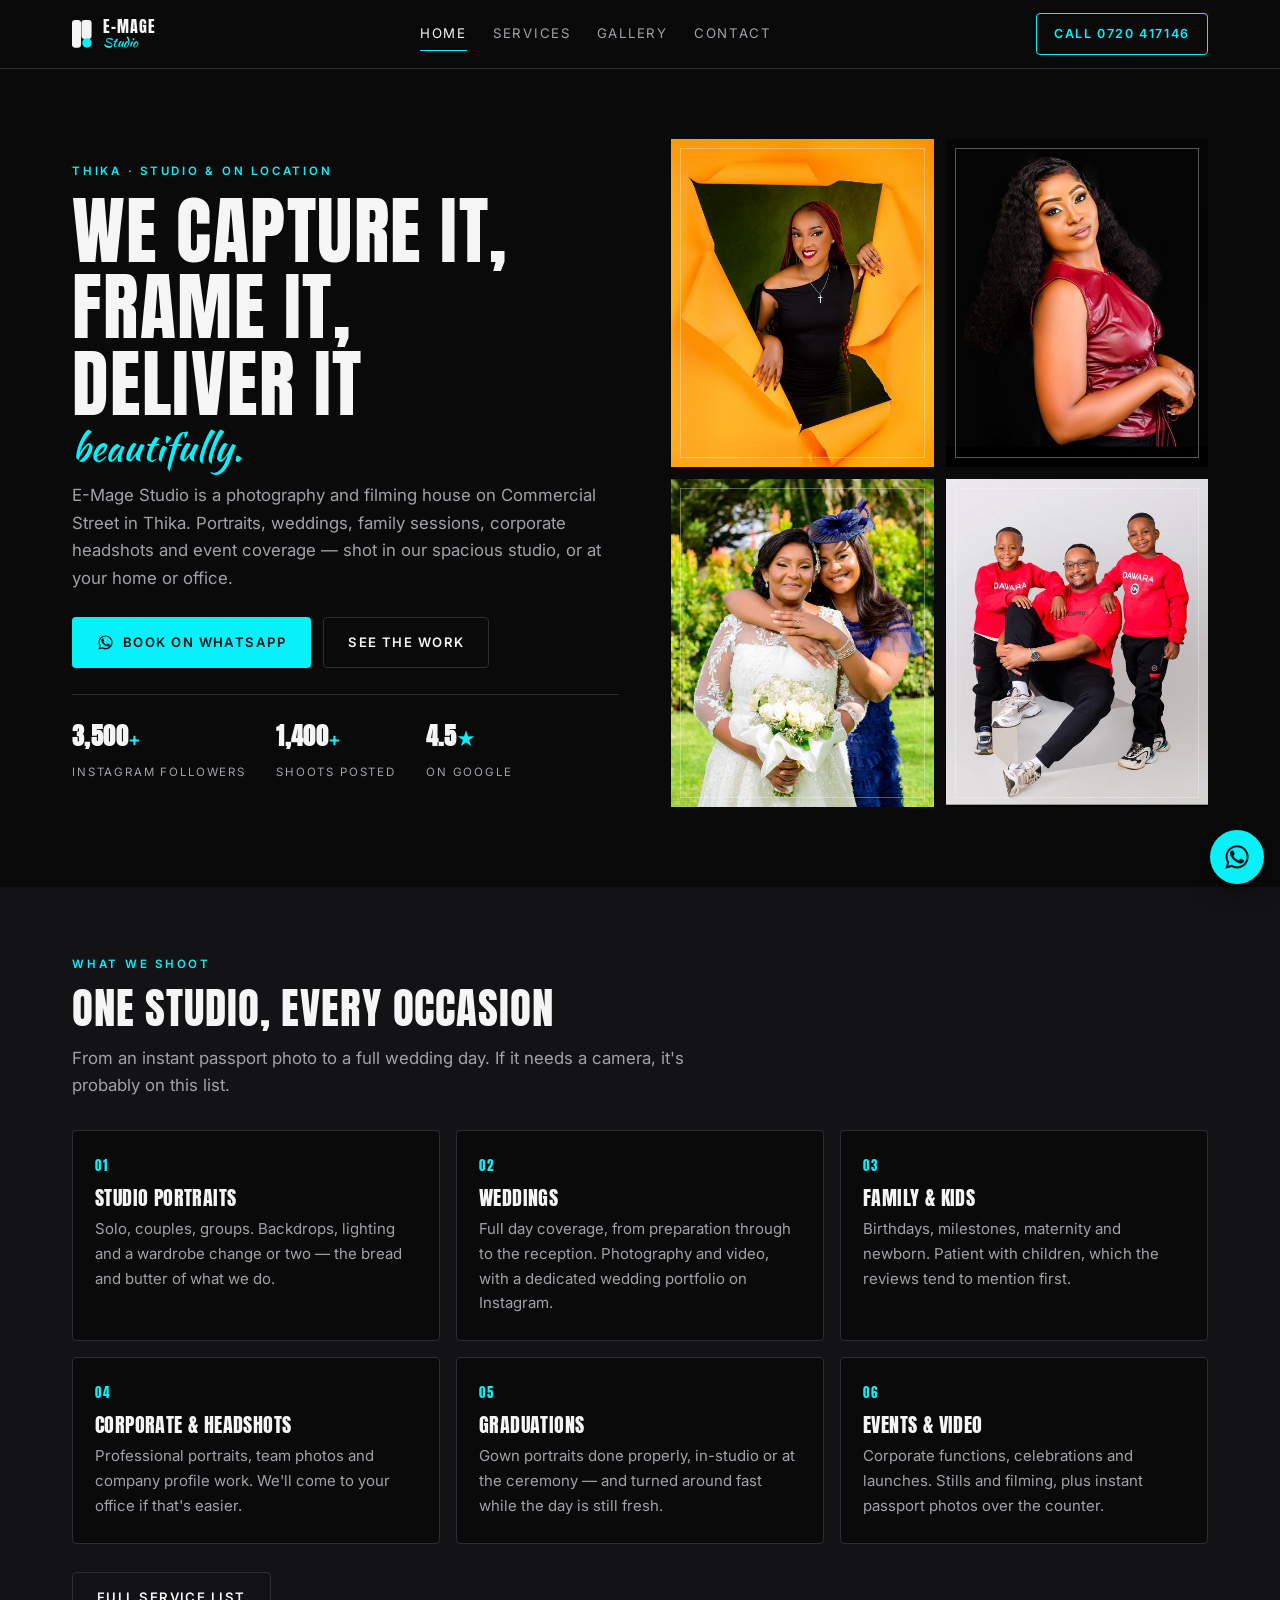
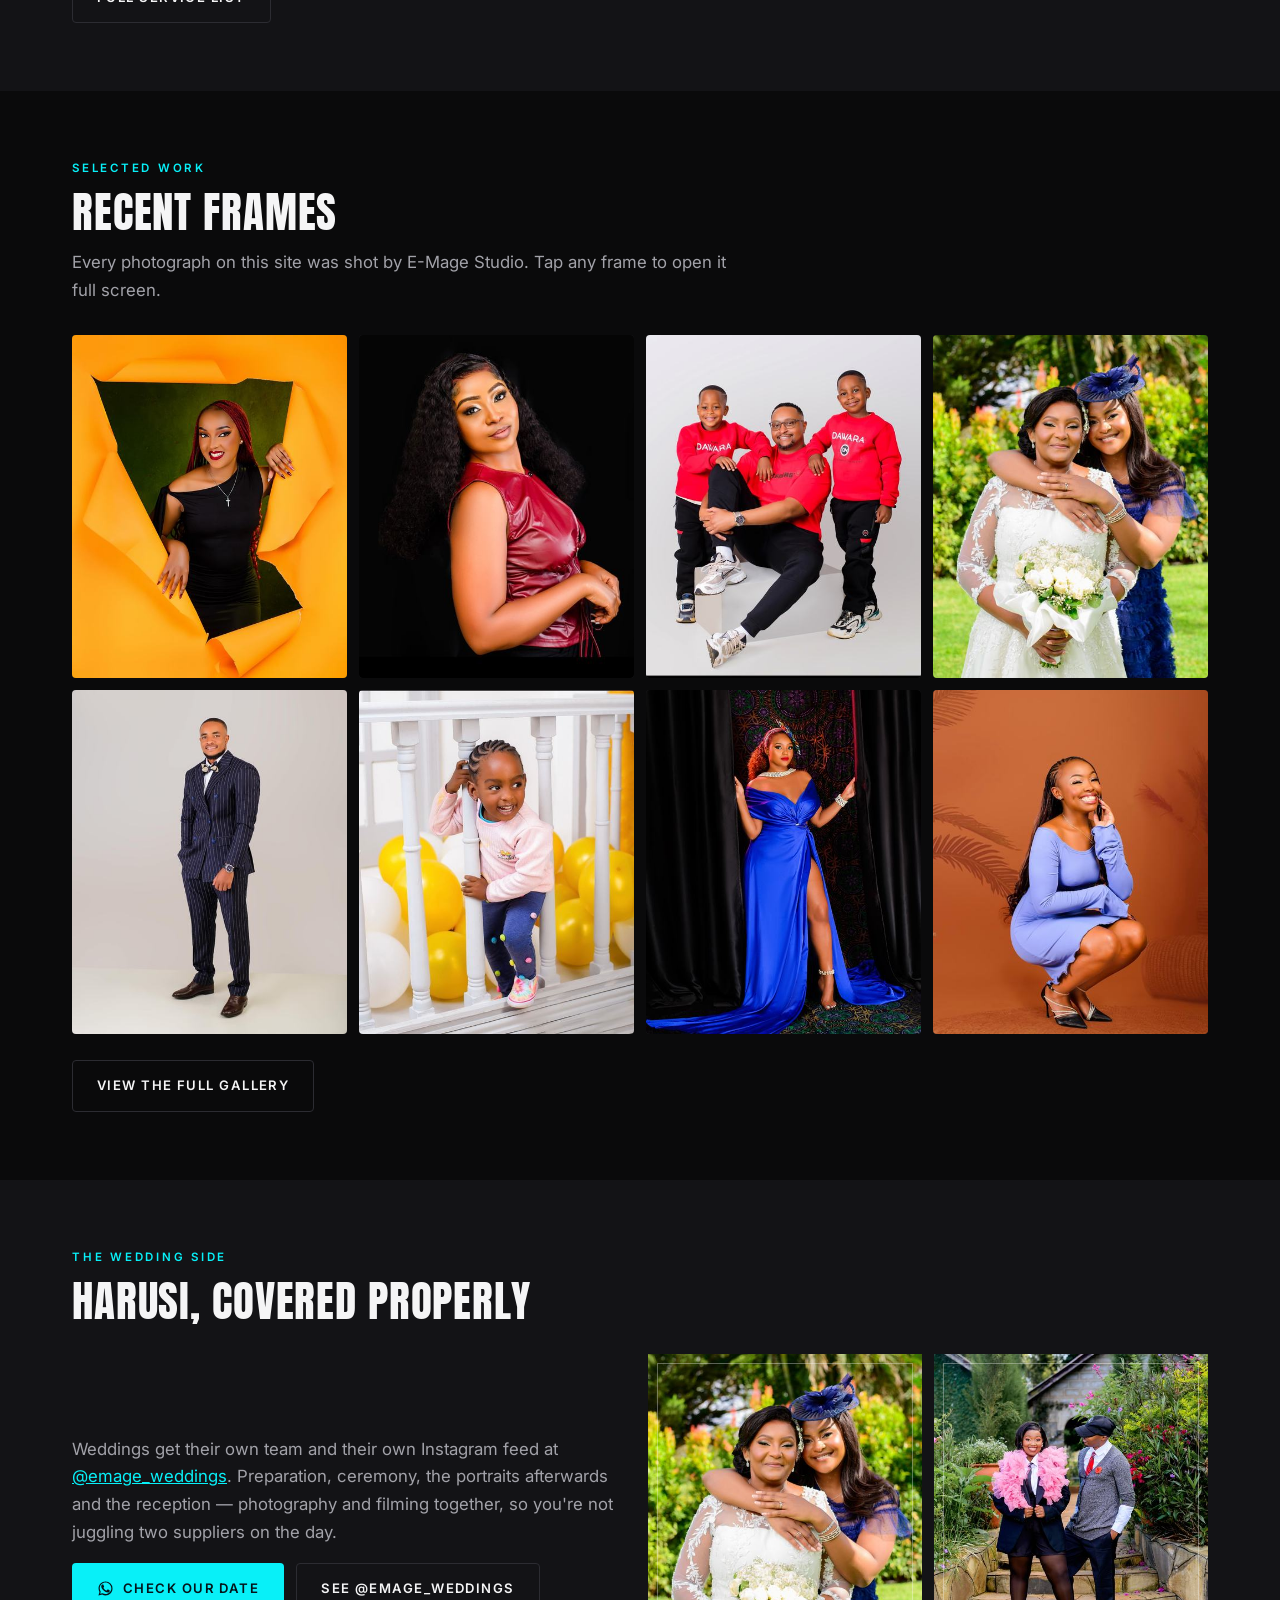
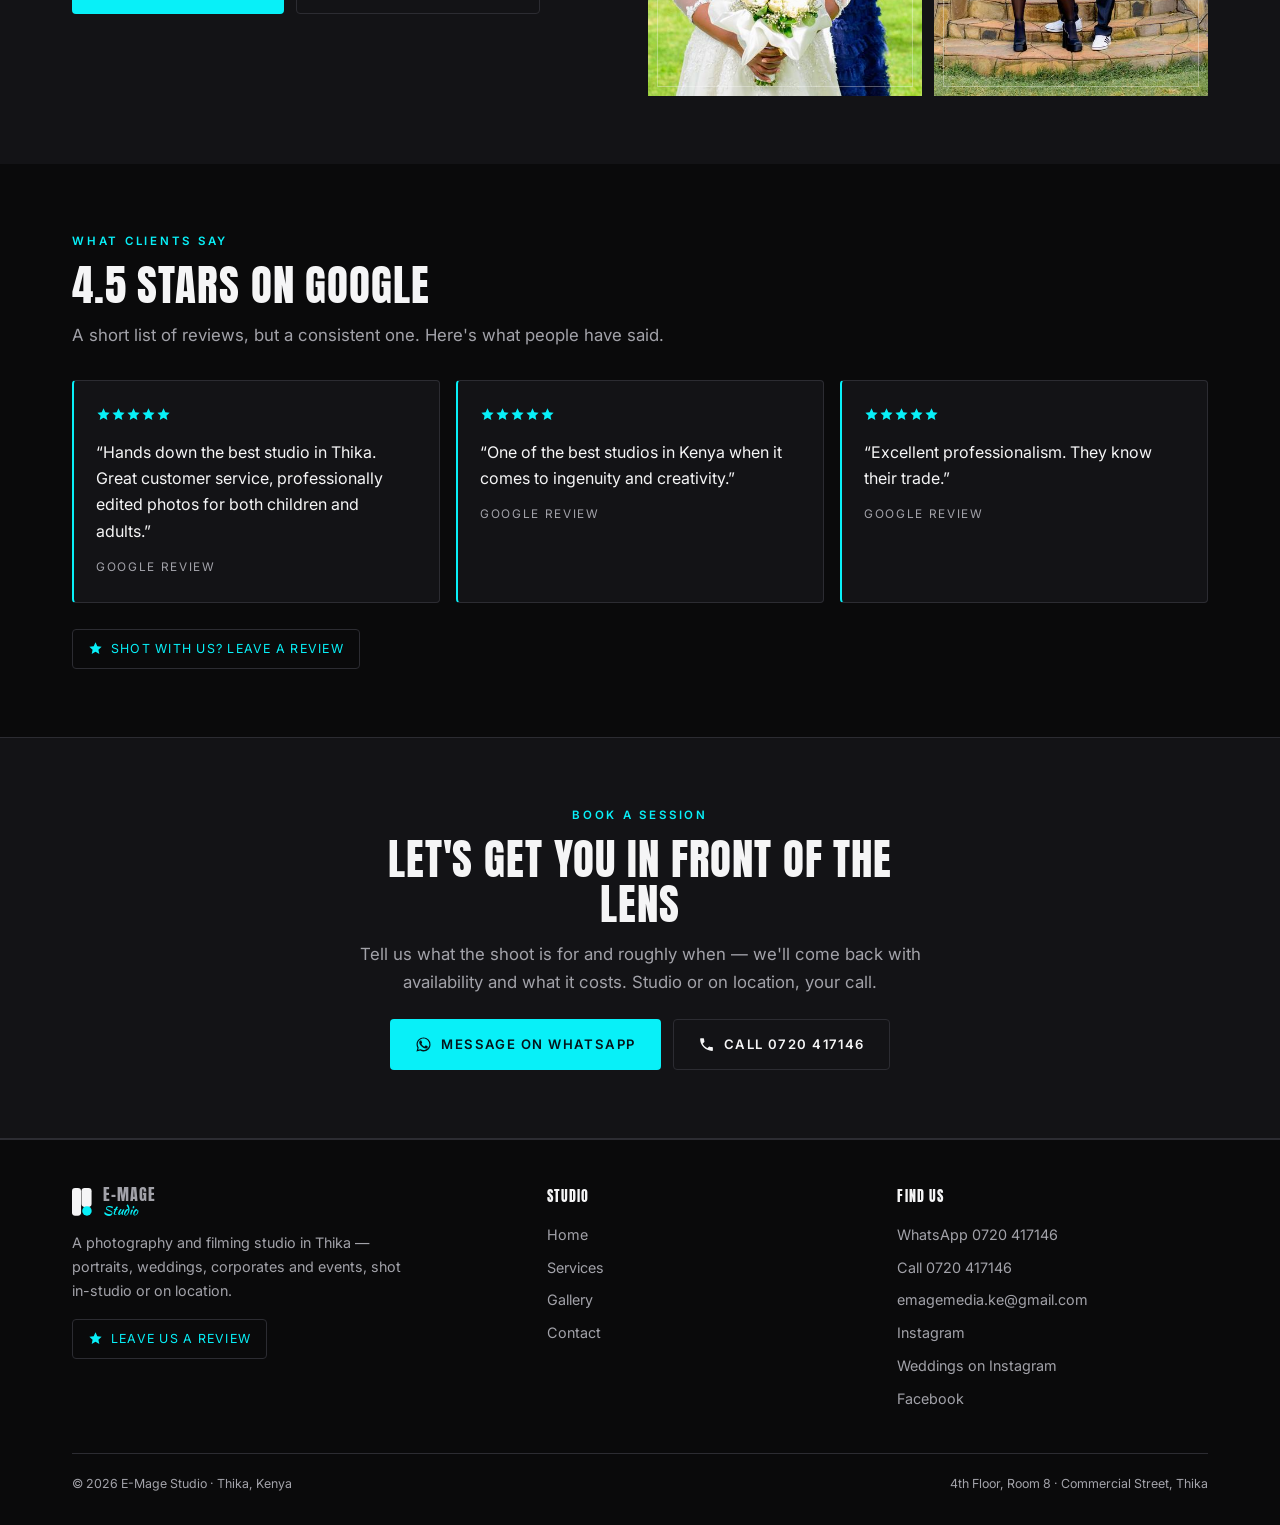
==== commit 3d313f9f: "Replace placeholder URL with live GitHub Pages URL Co-Authored-By: Claude Sonnet 5 <noreply@anthropi" ====
--- a/index.html
+++ b/index.html
@@ -5,17 +5,17 @@
 <meta name="viewport" content="width=device-width, initial-scale=1">
 <title>E-Mage Studio | Photography &amp; Filming in Thika</title>
 <meta name="description" content="Portrait, wedding, family, corporate and event photography in Thika. Studio on Commercial Street plus home and office calls. Book on WhatsApp.">
-<link rel="canonical" href="https://REPLACE-WITH-LIVE-URL/index.html">
+<link rel="canonical" href="https://ignatius-kimeu.github.io/storyfront-emage-studio/index.html">
 <meta property="og:type" content="website">
 <meta property="og:site_name" content="E-Mage Studio">
 <meta property="og:title" content="E-Mage Studio | Photography &amp; Filming in Thika">
 <meta property="og:description" content="Portrait, wedding, family, corporate and event photography in Thika. Studio on Commercial Street plus home and office calls. Book on WhatsApp.">
-<meta property="og:image" content="https://REPLACE-WITH-LIVE-URL/og-image.jpg">
-<meta property="og:url" content="https://REPLACE-WITH-LIVE-URL/index.html">
+<meta property="og:image" content="https://ignatius-kimeu.github.io/storyfront-emage-studio/og-image.jpg">
+<meta property="og:url" content="https://ignatius-kimeu.github.io/storyfront-emage-studio/index.html">
 <meta name="twitter:card" content="summary_large_image">
 <meta name="twitter:title" content="E-Mage Studio | Photography &amp; Filming in Thika">
 <meta name="twitter:description" content="Portrait, wedding, family, corporate and event photography in Thika. Studio on Commercial Street plus home and office calls. Book on WhatsApp.">
-<meta name="twitter:image" content="https://REPLACE-WITH-LIVE-URL/og-image.jpg">
+<meta name="twitter:image" content="https://ignatius-kimeu.github.io/storyfront-emage-studio/og-image.jpg">
 <meta name="theme-color" content="#0A0A0B">
 <link rel="icon" href="favicon.svg" type="image/svg+xml">
 <link rel="apple-touch-icon" href="apple-touch-icon.png">
